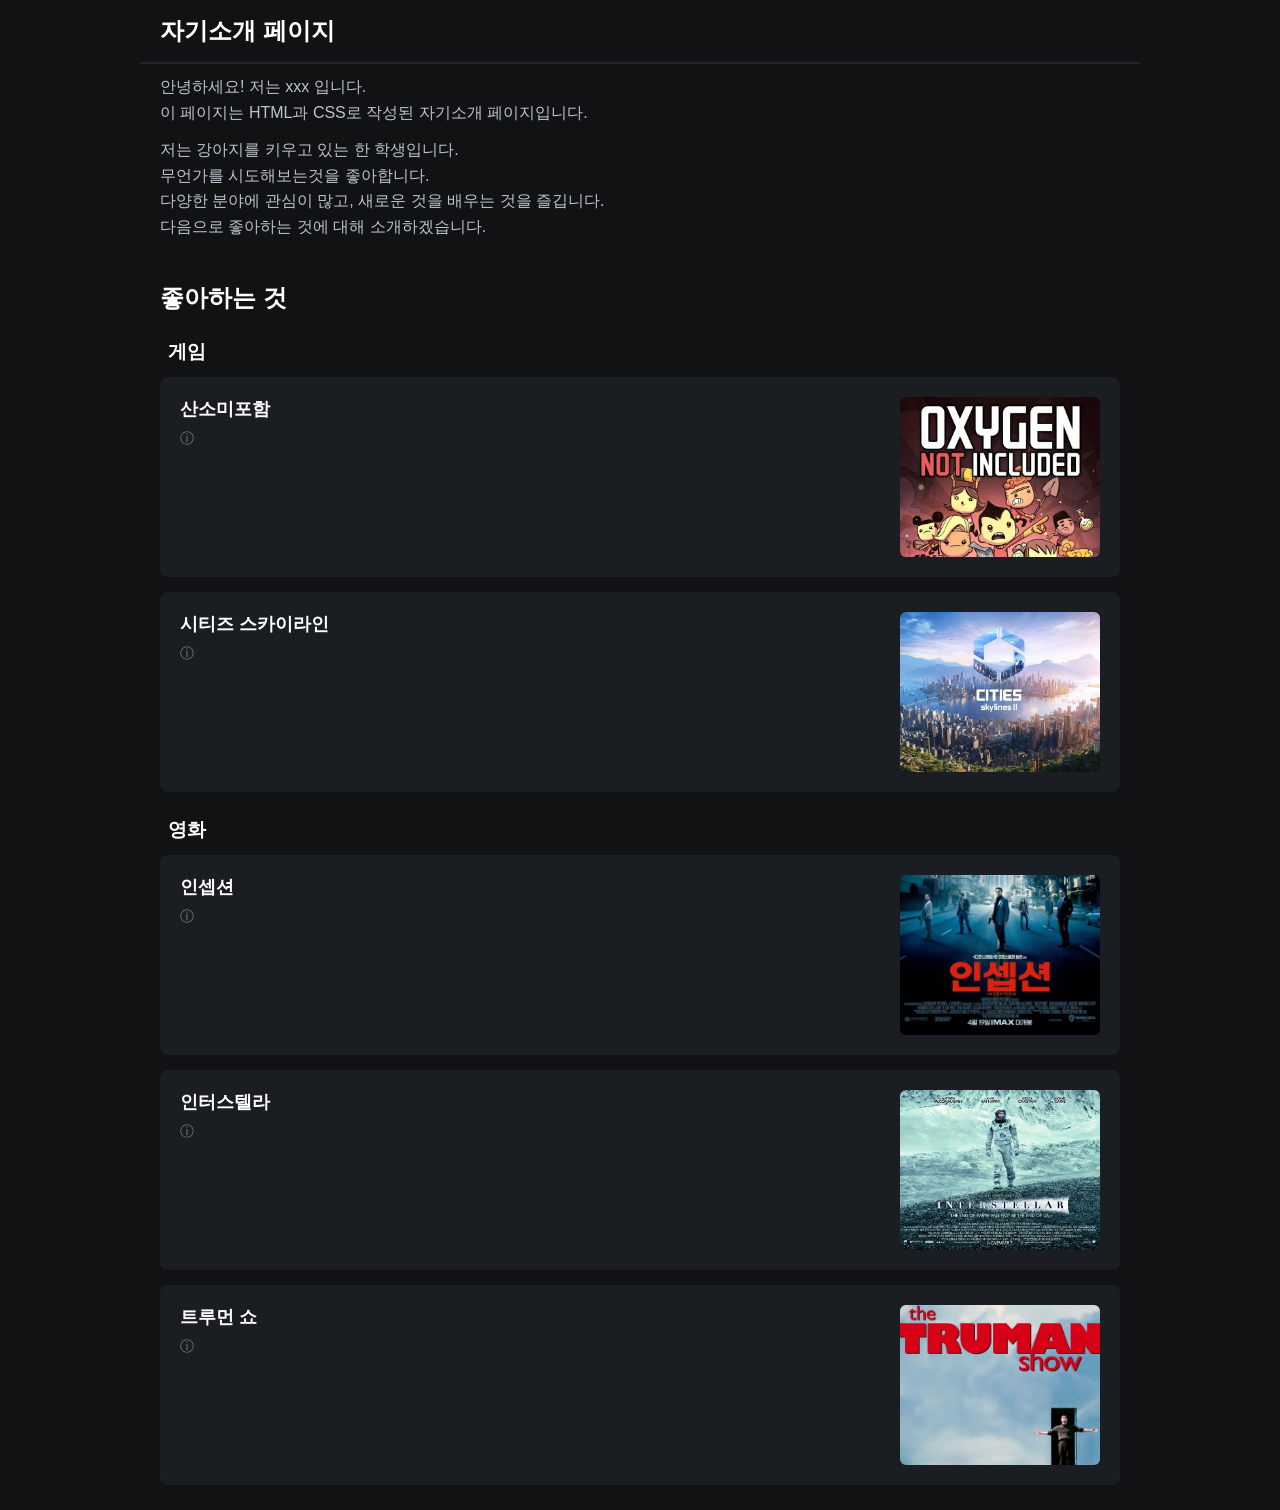
==== index.html @ 88dbf1a8 "다듬기" ====
<!DOCTYPE html>
<html lang="ko">

<head>
    <meta charset="UTF-8">
    <meta name="viewport" content="width=device-width, initial-scale=1.0">
    <title>자기소개 페이지</title>
    <meta name="description" content="자기소개 페이지">
    <link rel="stylesheet" href="test.css">
</head>

<body>
    <header class="header">
        <h1>자기소개 페이지</h1>
    </header>

    <div class="content">
        <p>안녕하세요! 저는 xxx 입니다.<br>
        이 페이지는 HTML과 CSS로 작성된 자기소개 페이지입니다.</p>

        <p>저는 강아지를 키우고 있는 한 학생입니다.<br>
        무언가를 시도해보는것을 좋아합니다.<br>
        다양한 분야에 관심이 많고, 새로운 것을 배우는 것을 즐깁니다.<br>
        다음으로 좋아하는 것에 대해 소개하겠습니다.</p>
    </div>

    <div class="content2">
        <h2>좋아하는 것</h2>
        
        <section class="category">
            <h3>게임</h3>
            <ul>
                <li class="item-container" tabindex="0">
                    <div class="text-content">
                        <strong>산소미포함</strong>
                        <div class="interactive-area">
                            <span class="more-icon">ⓘ</span>
                            <div class="description-box">
                                <p>Klei Entertainment에서 개발한 생존 시뮬레이션 게임입니다.<br>플레이어는 외계 행성에서 생존하기 위해 자원을 확보, 관리하며 기지를 건설해야 합니다.<br>독특한 그래픽 스타일, 특이한 조작 방식과 깊이 있는 게임 플레이에 빠지게 되었습니다.</p>
                            </div>
                        </div>
                    </div>
                    <img src="oxygen-not-included.jpg" alt="산소미포함" class="item-image" width="220" height="140">
                </li>

                <li class="item-container" tabindex="0">
                    <div class="text-content">
                        <strong>시티즈 스카이라인</strong>
                        <div class="interactive-area">
                            <span class="more-icon">ⓘ</span>
                            <div class="description-box">
                                <p>Colossal Order에서 개발한 도시 건설 및 관리 시뮬레이션 게임입니다.<br>플레이어는 도시의 계획, 건설 및 관리를 담당하며,<br>시민들의 요구를 충족시키기 위해 노력해야 합니다.<br>나만의 도시를 자유롭게 디자인하고 키워나갈 수 있는 자율성이 매력적으로 느껴졌습니다.</p>
                            </div>
                        </div>
                    </div>
                    <img src="cities-skylines.jpg" alt="시티즈 스카이라인" class="item-image" width="220" height="140" loading="lazy">
                </li>
            </ul>
        </section>

        <section class="category">
            <h3>영화</h3>
            <ul>
                <li class="item-container" tabindex="0">
                    <div class="text-content">
                        <strong>인셉션</strong>
                        <div class="interactive-area">
                            <span class="more-icon">ⓘ</span>
                            <div class="description-box">
                                <p>2010년에 개봉한 크리스토퍼 놀란 감독의 대표적인 영화 중 하나입니다.<br>타인의 꿈속에 침투해 정보를 추출하거나<br>새로운 생각을 심는다는 독창적인 설정이 인상적이며,<br>참신한 주제와 뛰어난 연출이 돋보입니다.</p>
                            </div>
                        </div>
                    </div>
                    <img src="inception.jpg" alt="인셉션" class="item-image" width="220" height="140" loading="lazy">
                </li>

                <li class="item-container" tabindex="0">
                    <div class="text-content">
                        <strong>인터스텔라</strong>
                        <div class="interactive-area">
                            <span class="more-icon">ⓘ</span>
                            <div class="description-box">
                                <p>2014년에 개봉한 크리스토퍼 놀란 감독의 대표적인 영화 중 하나입니다.<br>식량 부족과 기후 변화로 멸망해가는 인류를 구하기 위해<br>우주로 떠나는 탐험가들의 이야기를 그렸습니다.<br>압도적인 과학적 고증과 사실적인 우주 묘사, 웅장한 음악이 인상적입니다.</p>
                            </div>
                        </div>
                    </div>
                    <img src="interstellar.jpg" alt="인터스텔라" class="item-image" width="220" height="140" loading="lazy">
                </li>

                <li class="item-container" tabindex="0">
                    <div class="text-content">
                        <strong>트루먼 쇼</strong>
                        <div class="interactive-area">
                            <span class="more-icon">ⓘ</span>
                            <div class="description-box">
                                <p>1998년에 개봉한 피터 위어 감독의 대표적인 영화 중 하나입니다.<br>주인공 트루먼이 자신의 삶이 TV 쇼라는 사실을 알게 되면서 벌어지는 이야기입니다.<br>압도적인 연출과 뛰어난 연기력과 깊은 여운을 남겨 스스로에게 질문하게 만드는 작품입니다.</p>
                            </div>
                        </div>
                    </div>
                    <img src="trumanshow.jpg" alt="트루먼 쇼" class="item-image" width="220" height="140" loading="lazy">
                </li>
            </ul>
        </section>
    </div>
</body>

</html>
---- test.css ----
:root {
    --bg-main: #101214;
    --bg-card: #1a1d21;
    --border-color: #232629;
    --text-primary: #ffffff;
    --text-muted: #bbc3cb;

    --gap-lg: 20px;
    --gap-md: 12px;
}

*, *::before, *::after {
    box-sizing: border-box;
}

body {
    background-color: var(--bg-main);
    color: var(--text-primary);
    font-family: sans-serif;
    margin: 0 auto;
    max-width: 1000px;
}

.header {
    padding: 10px var(--gap-lg);
    border-bottom: 2px solid var(--border-color);
}

.header h1 {
    font-size: 24px;
    margin: 5px 0;
}

.content,
.content2 {
    padding: 10px var(--gap-lg);
}

.content p,
.content2 p {
    color: var(--text-muted);
    line-height: 1.6;
    margin-top: 0;
    margin-bottom: var(--gap-md);
    word-break: keep-all;
}

.content2 h2 {
    margin: 10px 0 var(--gap-lg) 0;
}

.content2 ul {
    list-style: none;
    padding: 0;
    margin: 0;
}

.category h3 {
    padding-left: 8px;
    margin-top: 25px;
    margin-bottom: var(--gap-md);
}

.item-container {
    display: flex;
    justify-content: space-between;
    align-items: flex-start;
    gap: var(--gap-lg);
    padding: var(--gap-lg);
    margin-bottom: 15px;
    background-color: var(--bg-card);
    border-radius: 8px;
    transition: background-color 0.3s ease, transform 0.3s ease, box-shadow 0.3s ease;
    cursor: pointer;
}

.item-container:hover {
    background-color: #22262b;
    transform: translateY(-2px);
    box-shadow: 0 4px 12px rgba(0, 0, 0, 0.3);
}

.item-container:focus-visible {
    outline: 2px solid var(--text-primary);
    outline-offset: 2px;
}

.text-content {
    flex: 1;
}

.text-content strong {
    font-size: 18px;
    display: block;
    margin-bottom: 6px;
}

.interactive-area {
    position: relative;
    margin-top: 2px;
}

.more-icon {
    position: absolute;
    top: 0;
    left: 0;
    color: var(--text-muted);
    font-size: 14px;
    line-height: 1.6;
    opacity: 0.6;
    transform: translateY(0);
    transition: opacity 0.3s ease, transform 0.3s ease;
    pointer-events: none;
}

.description-box {
    display: grid;
    grid-template-rows: 0fr;
    opacity: 0;
    overflow: hidden;
    transform: translateY(4px);
    transition: grid-template-rows 0.4s cubic-bezier(0.4, 0, 0.2, 1),
                opacity 0.3s ease,
                transform 0.3s ease;
}

.description-box p {
    overflow: hidden;
    color: var(--text-muted);
    line-height: 1.6;
    margin: 0;
    word-break: keep-all;
}

.item-container:hover .description-box,
.item-container:focus-within .description-box {
    grid-template-rows: 1fr;
    opacity: 1;
    transform: translateY(0);
}


.item-container:hover .more-icon,
.item-container:focus-within .more-icon {
    opacity: 0;
    transform: translateY(-8px);
}


.item-image {
    width: 200px;
    height: 160px;
    object-fit: cover;
    border-radius: 6px;
    flex-shrink: 0;
    transition: transform 0.3s ease;
}

.item-container:hover .item-image {
    transform: scale(1.02);
}


@media (max-width: 640px) {
    .header,
    .content,
    .content2 {
        padding: 10px 16px;
    }

    .item-container {
        flex-direction: column;
    }

    .item-image {
    width: 100%;
    height: auto; 
    }
}
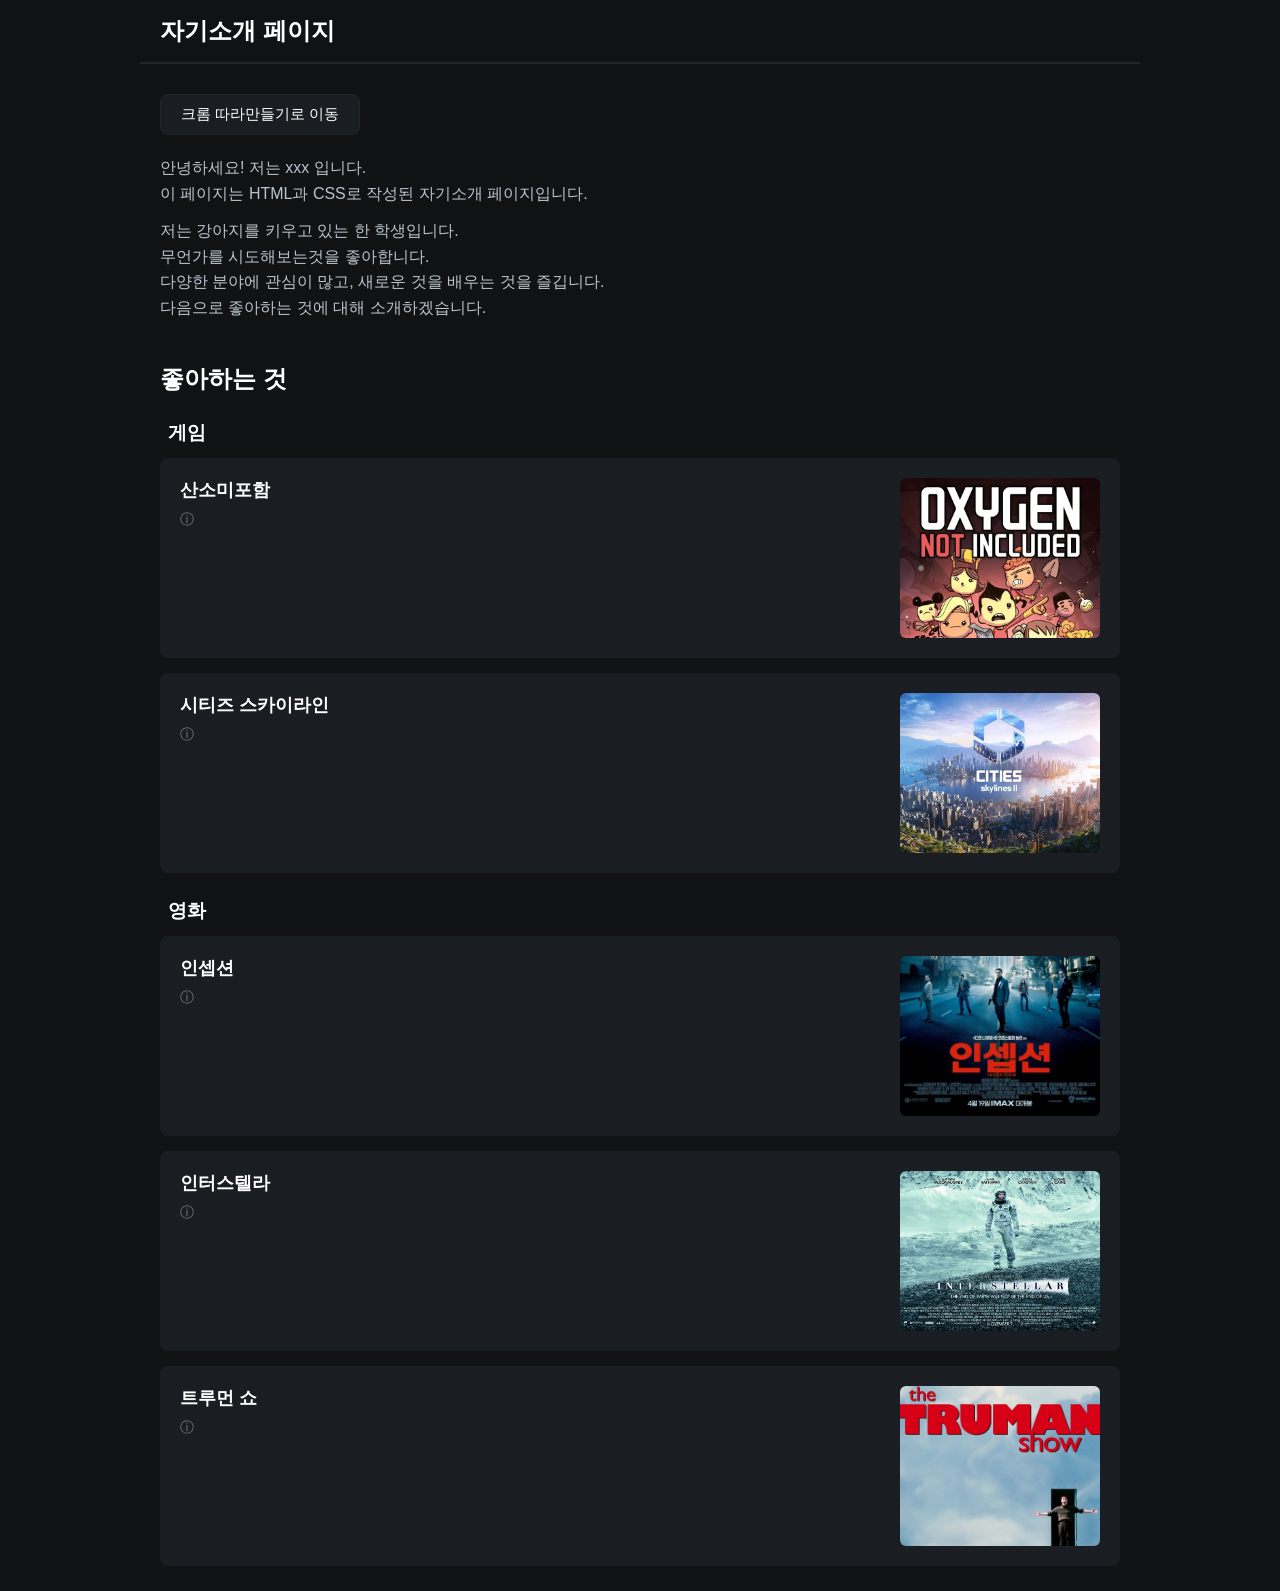
==== commit c816de88: "크롬 따라만들기기" ====
--- a/index.html
+++ b/index.html
@@ -13,8 +13,9 @@
     <header class="header">
         <h1>자기소개 페이지</h1>
     </header>
+    <div class="content">
+        <button type="button" class="site-button" onclick="location.href='index2.html'">크롬 따라만들기로 이동</button>
 
-    <div class="content">
         <p>안녕하세요! 저는 xxx 입니다.<br>
         이 페이지는 HTML과 CSS로 작성된 자기소개 페이지입니다.</p>
 
--- a/test.css
+++ b/test.css
@@ -132,6 +132,30 @@
     word-break: keep-all;
 }
 
+.site-button {
+    display: inline-block;
+    margin: var(--gap-lg) 0;
+    padding: 10px 20px;
+    background-color: var(--bg-card);
+    color: var(--text-primary);
+    border: 1px solid var(--border-color);
+    border-radius: 8px;
+    font-size: 15px;
+    cursor: pointer;
+    transition: background-color 0.3s ease, transform 0.3s ease, box-shadow 0.3s ease;
+}
+
+.site-button:hover {
+    background-color: #22262b;
+    transform: translateY(-2px);
+    box-shadow: 0 4px 12px rgba(0, 0, 0, 0.3);
+}
+
+.site-button:focus-visible {
+    outline: 2px solid var(--text-primary);
+    outline-offset: 2px;
+}
+
 .item-container:hover .description-box,
 .item-container:focus-within .description-box {
     grid-template-rows: 1fr;
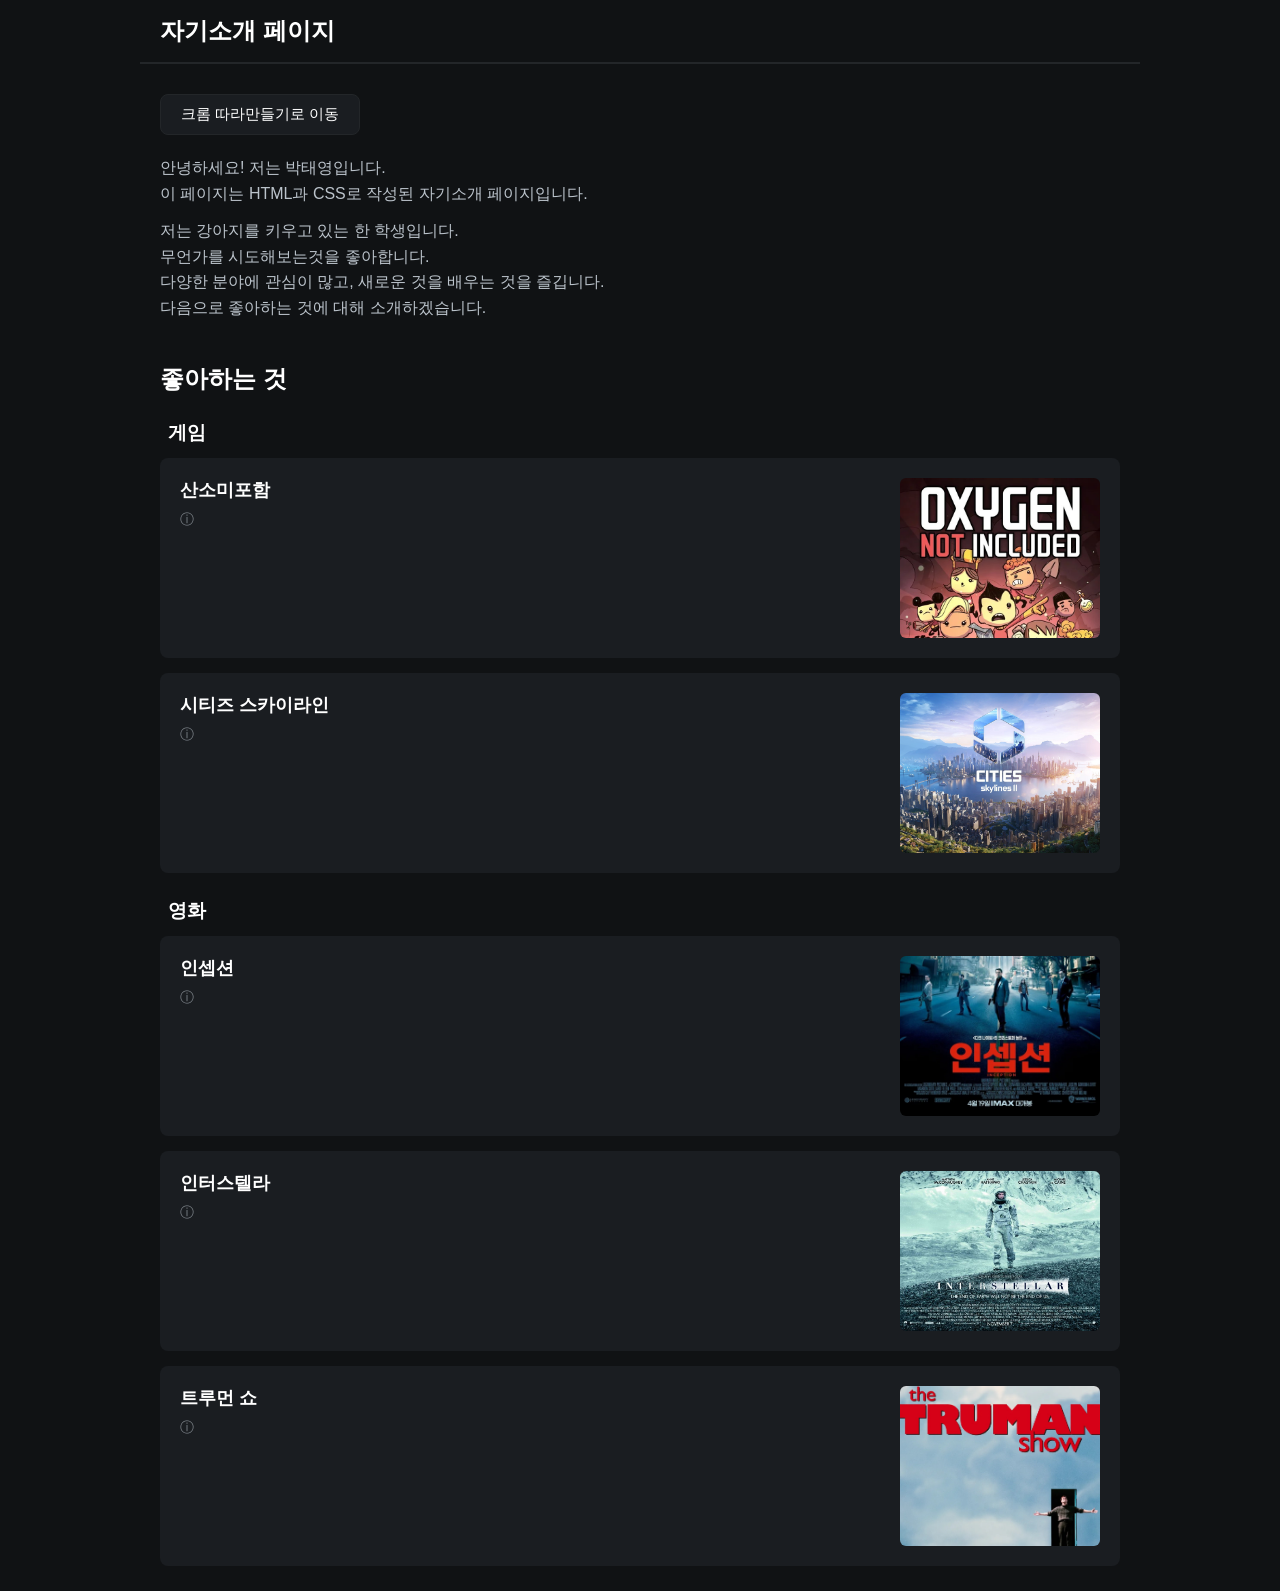
==== commit b09a5f97: "이름 넣는거 깜빡해서 넣음. 마지막 수정" ====
--- a/index.html
+++ b/index.html
@@ -16,7 +16,7 @@
     <div class="content">
         <button type="button" class="site-button" onclick="location.href='index2.html'">크롬 따라만들기로 이동</button>
 
-        <p>안녕하세요! 저는 xxx 입니다.<br>
+        <p>안녕하세요! 저는 박태영입니다.<br>
         이 페이지는 HTML과 CSS로 작성된 자기소개 페이지입니다.</p>
 
         <p>저는 강아지를 키우고 있는 한 학생입니다.<br>
--- a/test.css
+++ b/test.css
@@ -182,22 +182,4 @@
 
 .item-container:hover .item-image {
     transform: scale(1.02);
-}
-
-
-@media (max-width: 640px) {
-    .header,
-    .content,
-    .content2 {
-        padding: 10px 16px;
-    }
-
-    .item-container {
-        flex-direction: column;
-    }
-
-    .item-image {
-    width: 100%;
-    height: auto; 
-    }
-}
+}
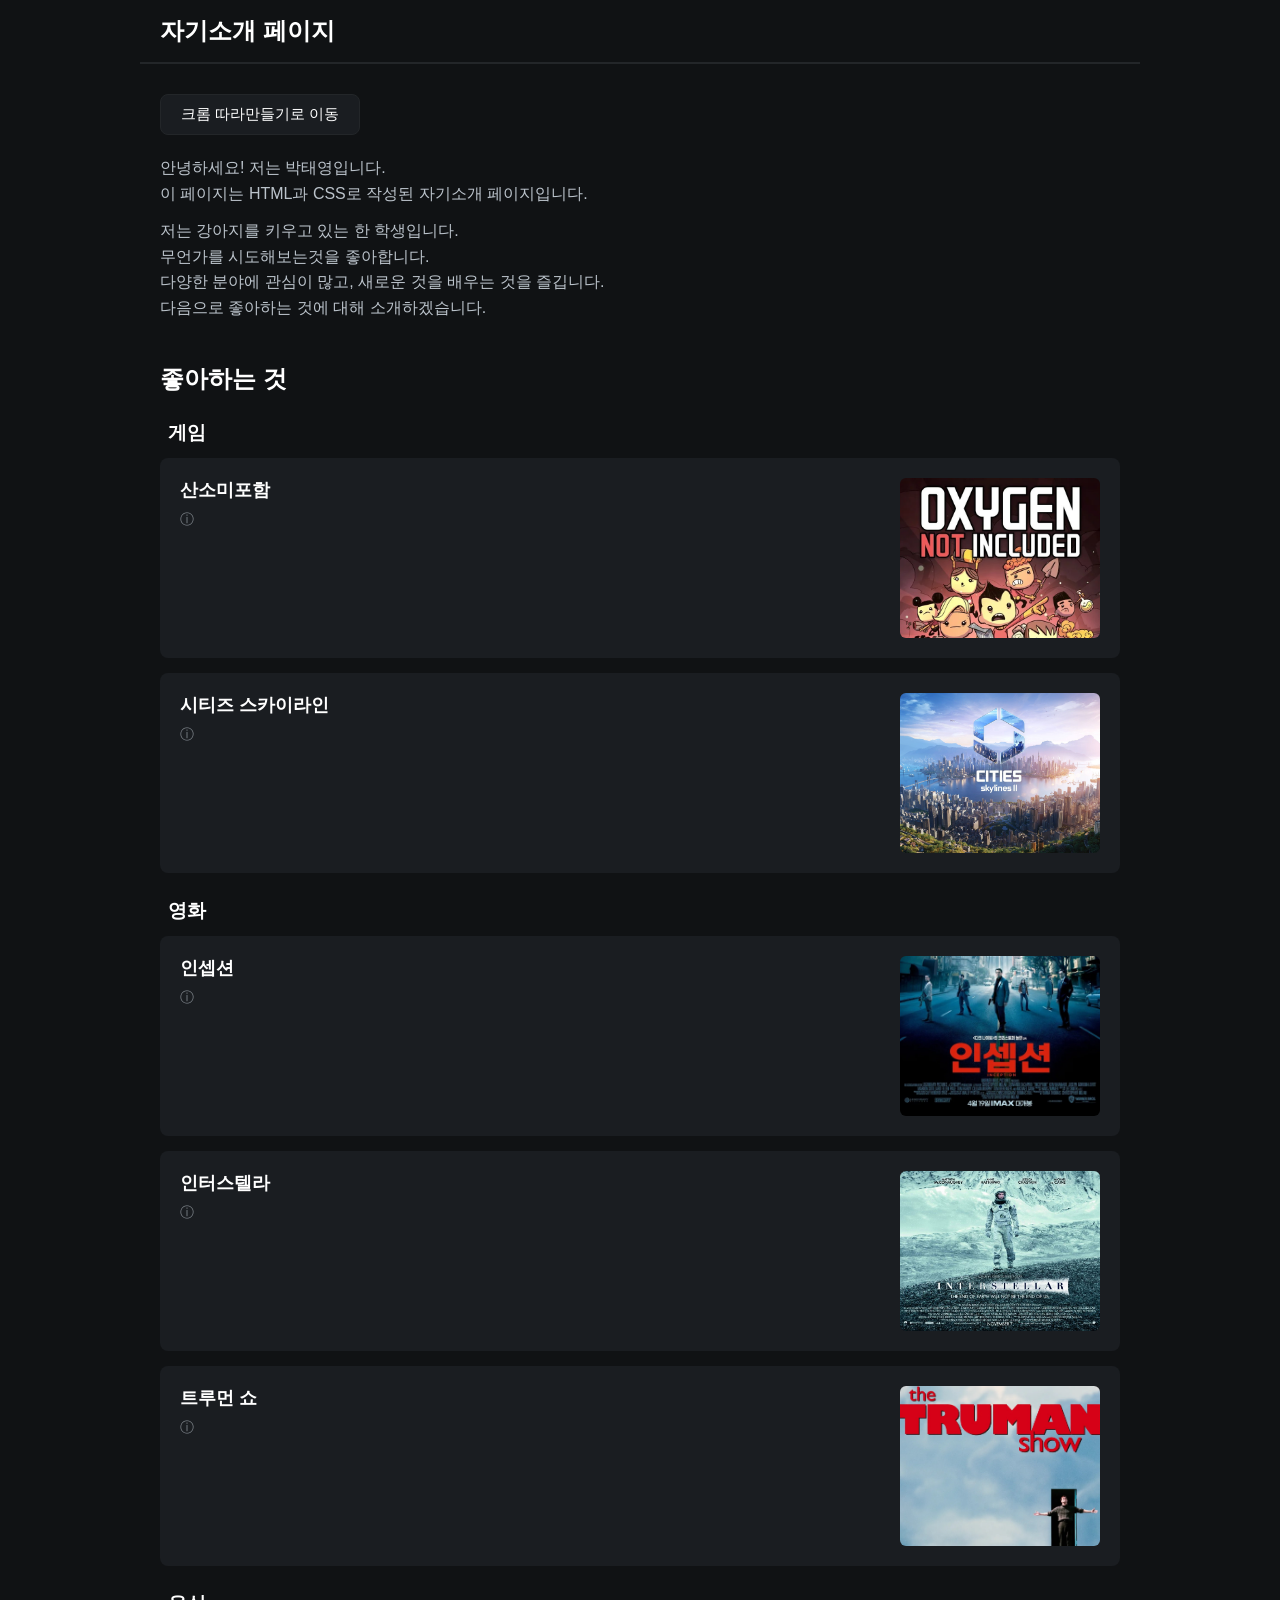
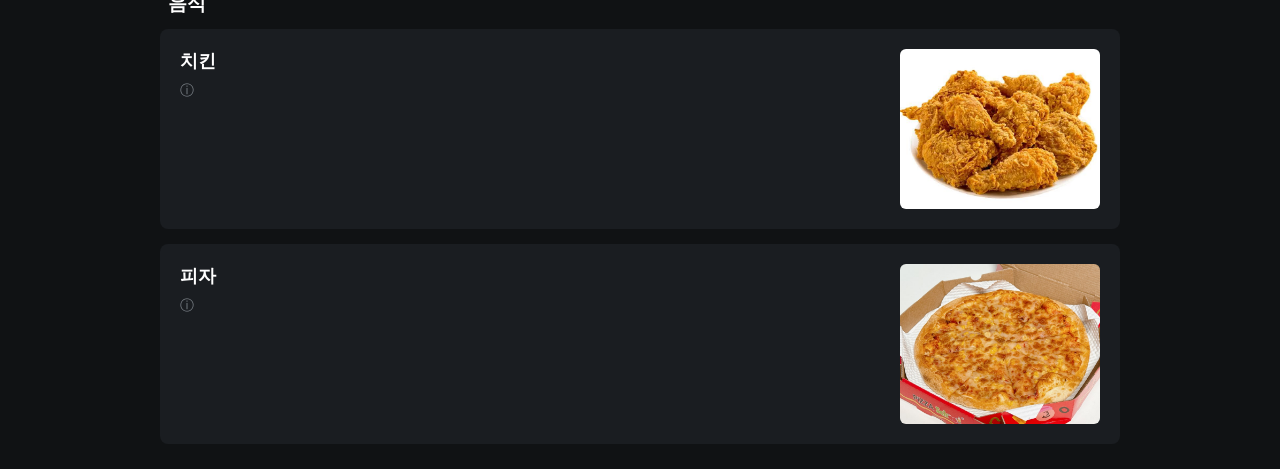
==== commit d0b2c98e: "자기소개 내용 추가(진행중), 모바일 화면에서 잘 보이도록 수정2" ====
--- a/index.html
+++ b/index.html
@@ -102,6 +102,36 @@
                 </li>
             </ul>
         </section>
+        <section class="category">
+            <h3>음식</h3>
+            <ul>
+                <li class="item-container" tabindex="0">
+                    <div class="text-content">
+                        <strong>치킨</strong>
+                        <div class="interactive-area">
+                            <span class="more-icon">ⓘ</span>
+                            <div class="description-box">
+                                <p>한국에서 가장 인기 있는 음식 중 하나입니다.<br>다양한 양념과 조리법으로 즐길 수 있으며,<br>바삭한 튀김과 풍부한 맛이 매력적입니다.</p>
+                            </div>
+                        </div>
+                    </div>
+                    <img src="chicken.jpg" alt="치킨" class="item-image" width="220" height="140" loading="lazy">
+                </li>
+
+                <li class="item-container" tabindex="0">
+                    <div class="text-content">
+                        <strong>피자</strong>
+                        <div class="interactive-area">
+                            <span class="more-icon">ⓘ</span>
+                            <div class="description-box">
+                                <p>이탈리아에서 유래한 음식으로, 전 세계적으로 사랑받고 있습니다.<br>다양한 토핑과 치즈의 조합으로 즐길 수 있으며,<br>간편하게 먹을 수 있는 점이 매력적입니다.</p>
+                            </div>
+                        </div>
+                    </div>
+                    <img src="pizza.jpg" alt="피자" class="item-image" width="220" height="140" loading="lazy">
+                </li>
+            </ul>
+        </section>
     </div>
 </body>
 
--- a/test.css
+++ b/test.css
@@ -182,4 +182,37 @@
 
 .item-container:hover .item-image {
     transform: scale(1.02);
+}
+
+@media (max-width: 1000px) {
+
+    body {
+        padding: 0 10px;
+    }
+
+    .header, .content, .content2 {
+        padding: 10px;
+    }
+
+    .item-container {
+        flex-direction: column-reverse;
+        align-items: stretch;
+        gap: 15px;
+        padding: 16px;
+    }
+
+    .item-image {
+        width: 100%;
+        height: auto;
+        aspect-ratio: 4 / 3;
+        object-fit: cover;
+    }
+
+    .text-content strong {
+        font-size: 17px;
+    }
+
+    .description-box p {
+        font-size: 14px;
+    }
 }
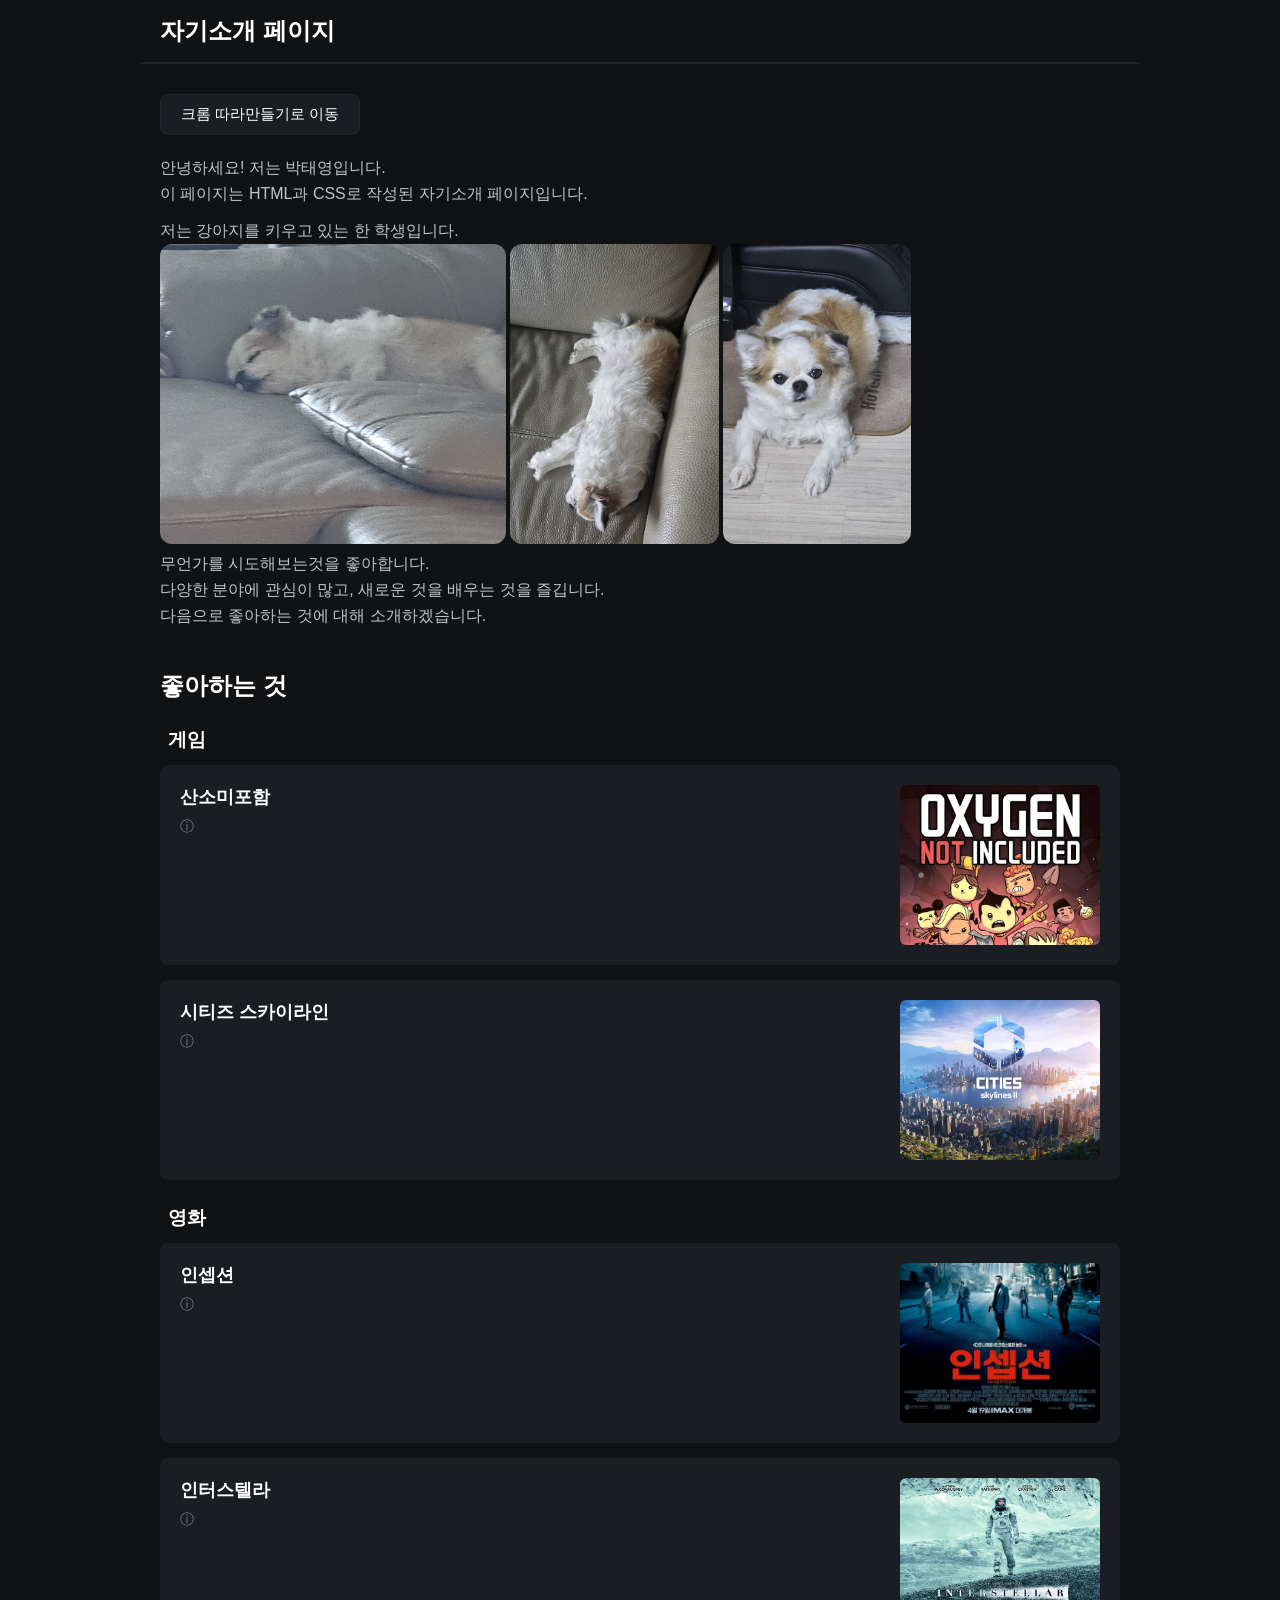
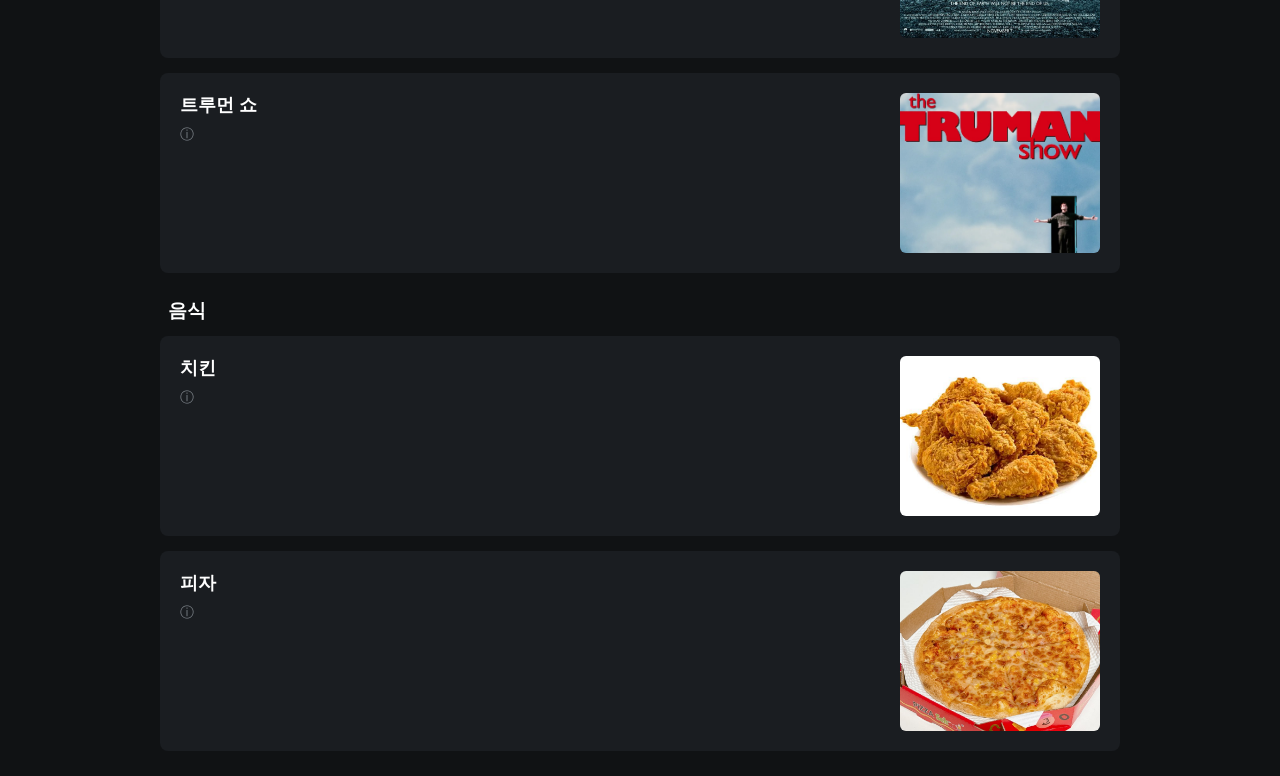
==== commit 9c92cc34: "사진 추가" ====
--- a/index.html
+++ b/index.html
@@ -20,6 +20,9 @@
         이 페이지는 HTML과 CSS로 작성된 자기소개 페이지입니다.</p>
 
         <p>저는 강아지를 키우고 있는 한 학생입니다.<br>
+        <img class="dog" src="sleepingdog.jpg" alt="잠자는 강아지">
+        <img class="dog" src="lyingdog.jpg" alt="등으로 벽을 걷는 강아지">
+        <img class="dog" src="blehdog.jpg" alt="혀 내민 강아지"><br>
         무언가를 시도해보는것을 좋아합니다.<br>
         다양한 분야에 관심이 많고, 새로운 것을 배우는 것을 즐깁니다.<br>
         다음으로 좋아하는 것에 대해 소개하겠습니다.</p>
@@ -111,7 +114,7 @@
                         <div class="interactive-area">
                             <span class="more-icon">ⓘ</span>
                             <div class="description-box">
-                                <p>한국에서 가장 인기 있는 음식 중 하나입니다.<br>다양한 양념과 조리법으로 즐길 수 있으며,<br>바삭한 튀김과 풍부한 맛이 매력적입니다.</p>
+                                <p>19세기 미국 남부에서 유래한 음식으로, 전 세계적으로 사랑받고 있습니다.<br>다양한 양념과 조리법으로 즐길 수 있으며,<br>바삭한 튀김과 풍부한 맛이 매력적입니다.</p>
                             </div>
                         </div>
                     </div>
@@ -133,6 +136,7 @@
             </ul>
         </section>
     </div>
+
 </body>
 
 </html>
--- a/test.css
+++ b/test.css
@@ -29,6 +29,12 @@
 .header h1 {
     font-size: 24px;
     margin: 5px 0;
+}
+
+.dog {
+    width: auto;
+    height: 300px;
+    border-radius: 12px;
 }
 
 .content,
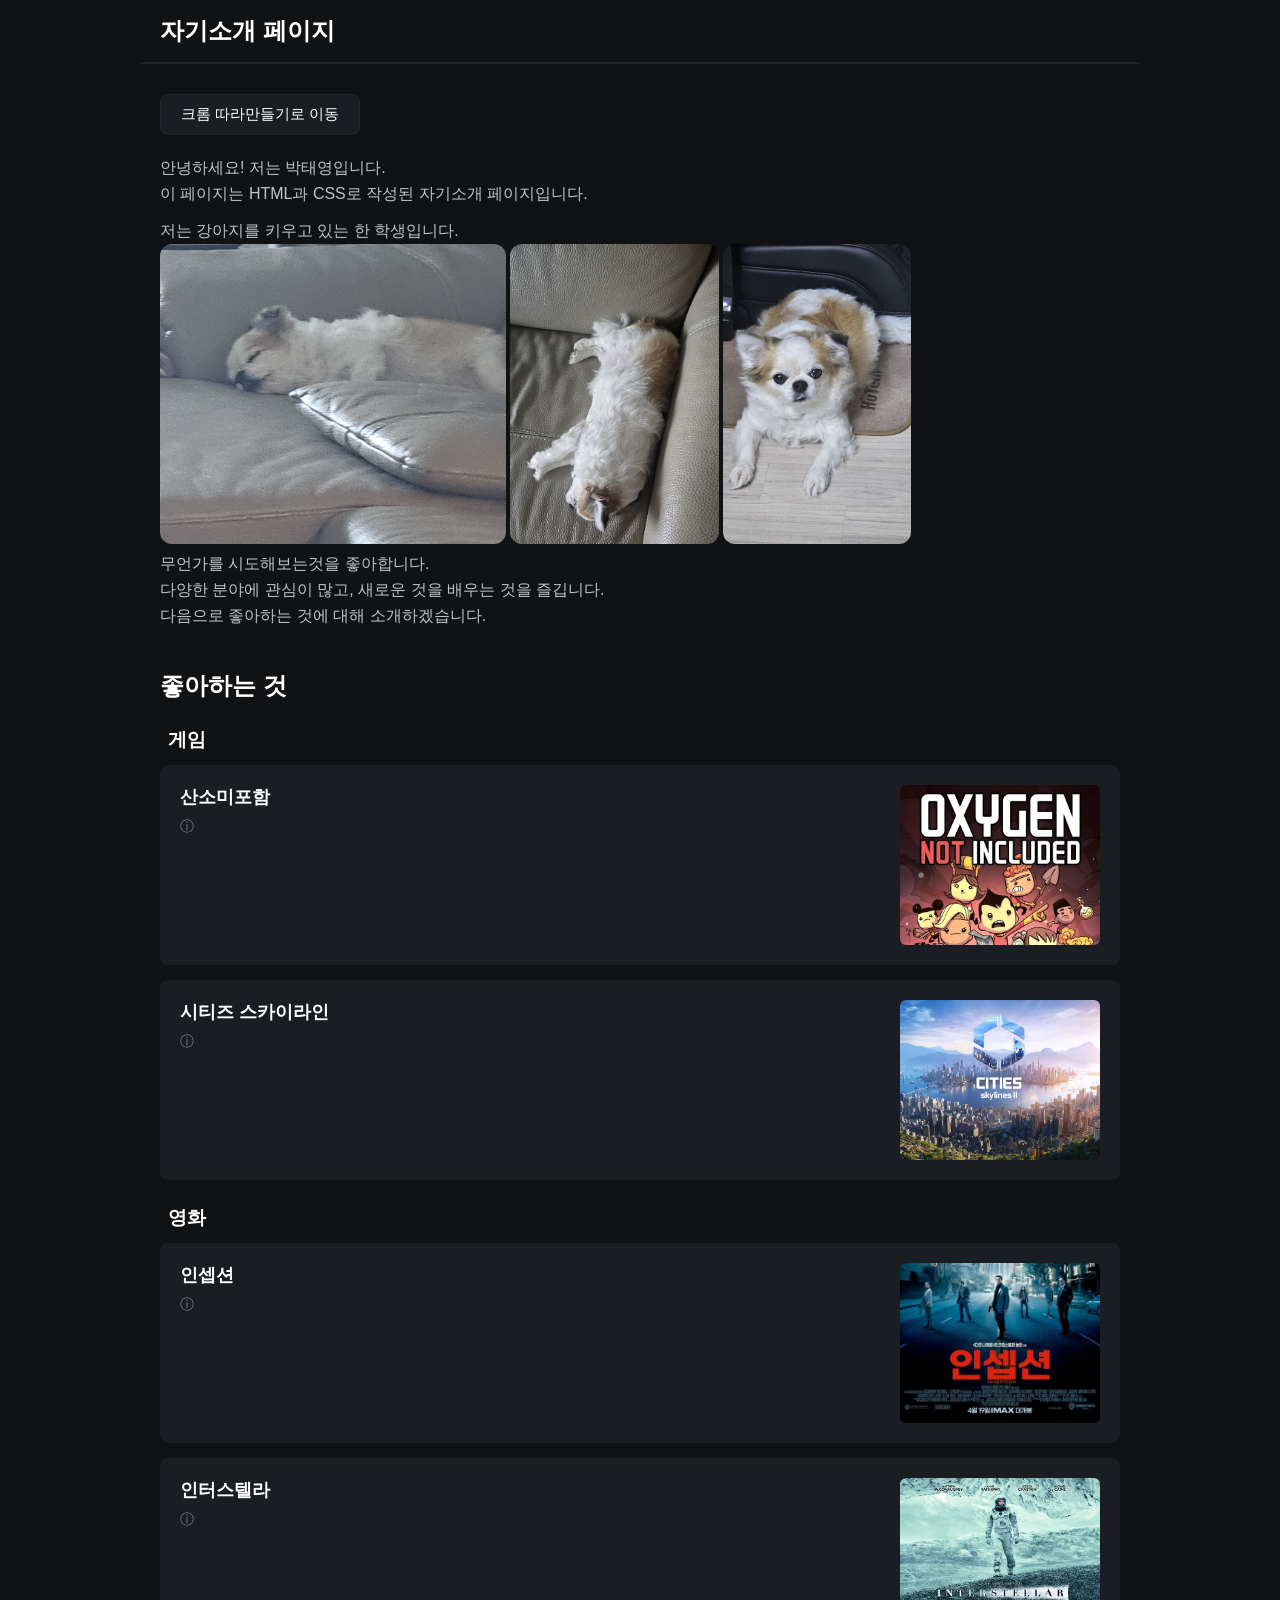
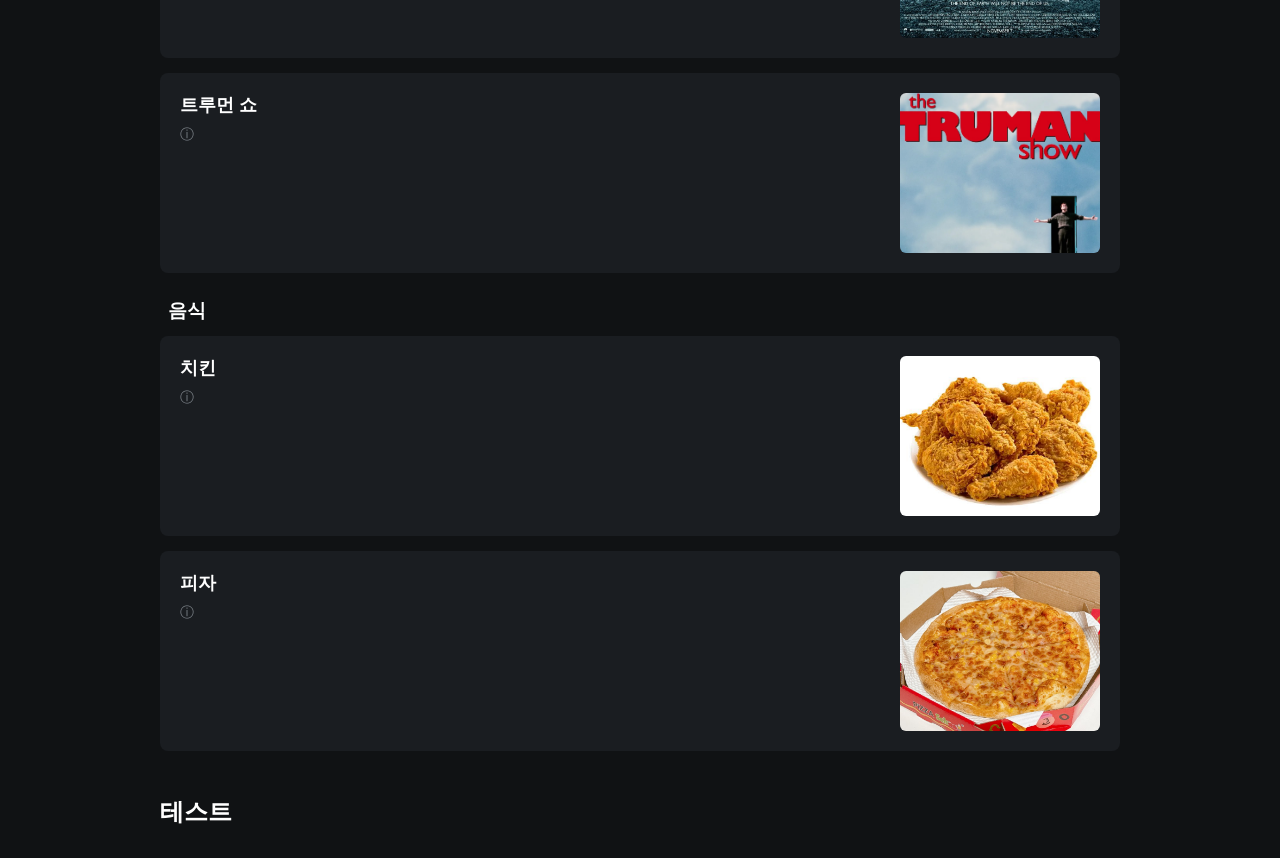
==== commit 2c9a84fc: "크롬 아이콘 svg로 변경" ====
--- a/index.html
+++ b/index.html
@@ -136,7 +136,12 @@
             </ul>
         </section>
     </div>
+    
+    <div class="content3">
+        <h2>테스트</h2>
 
+        
+    </div>
 </body>
 
 </html>
--- a/test.css
+++ b/test.css
@@ -38,12 +38,14 @@
 }
 
 .content,
-.content2 {
+.content2,
+.content3 {
     padding: 10px var(--gap-lg);
 }
 
 .content p,
-.content2 p {
+.content2 p,
+.content3 p {
     color: var(--text-muted);
     line-height: 1.6;
     margin-top: 0;
@@ -51,7 +53,8 @@
     word-break: keep-all;
 }
 
-.content2 h2 {
+.content2 h2,
+.content3 h2 {
     margin: 10px 0 var(--gap-lg) 0;
 }
 
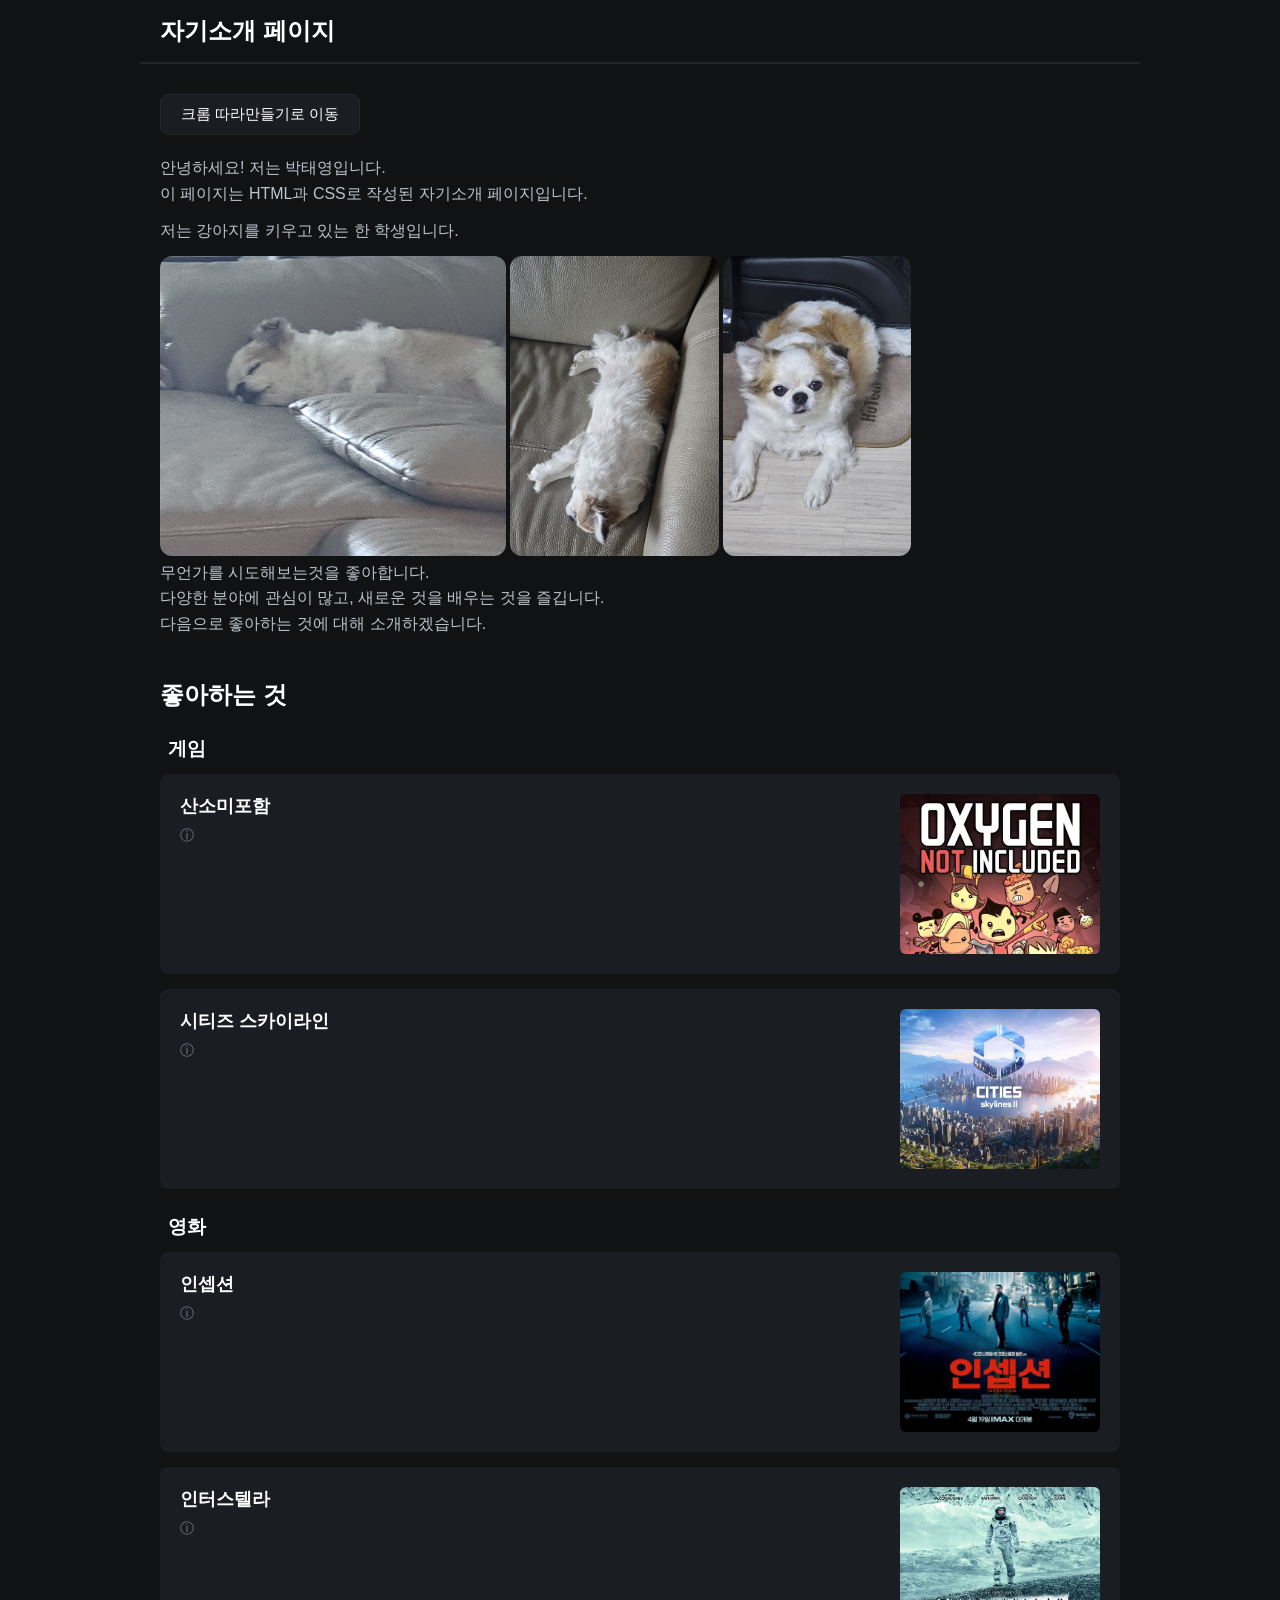
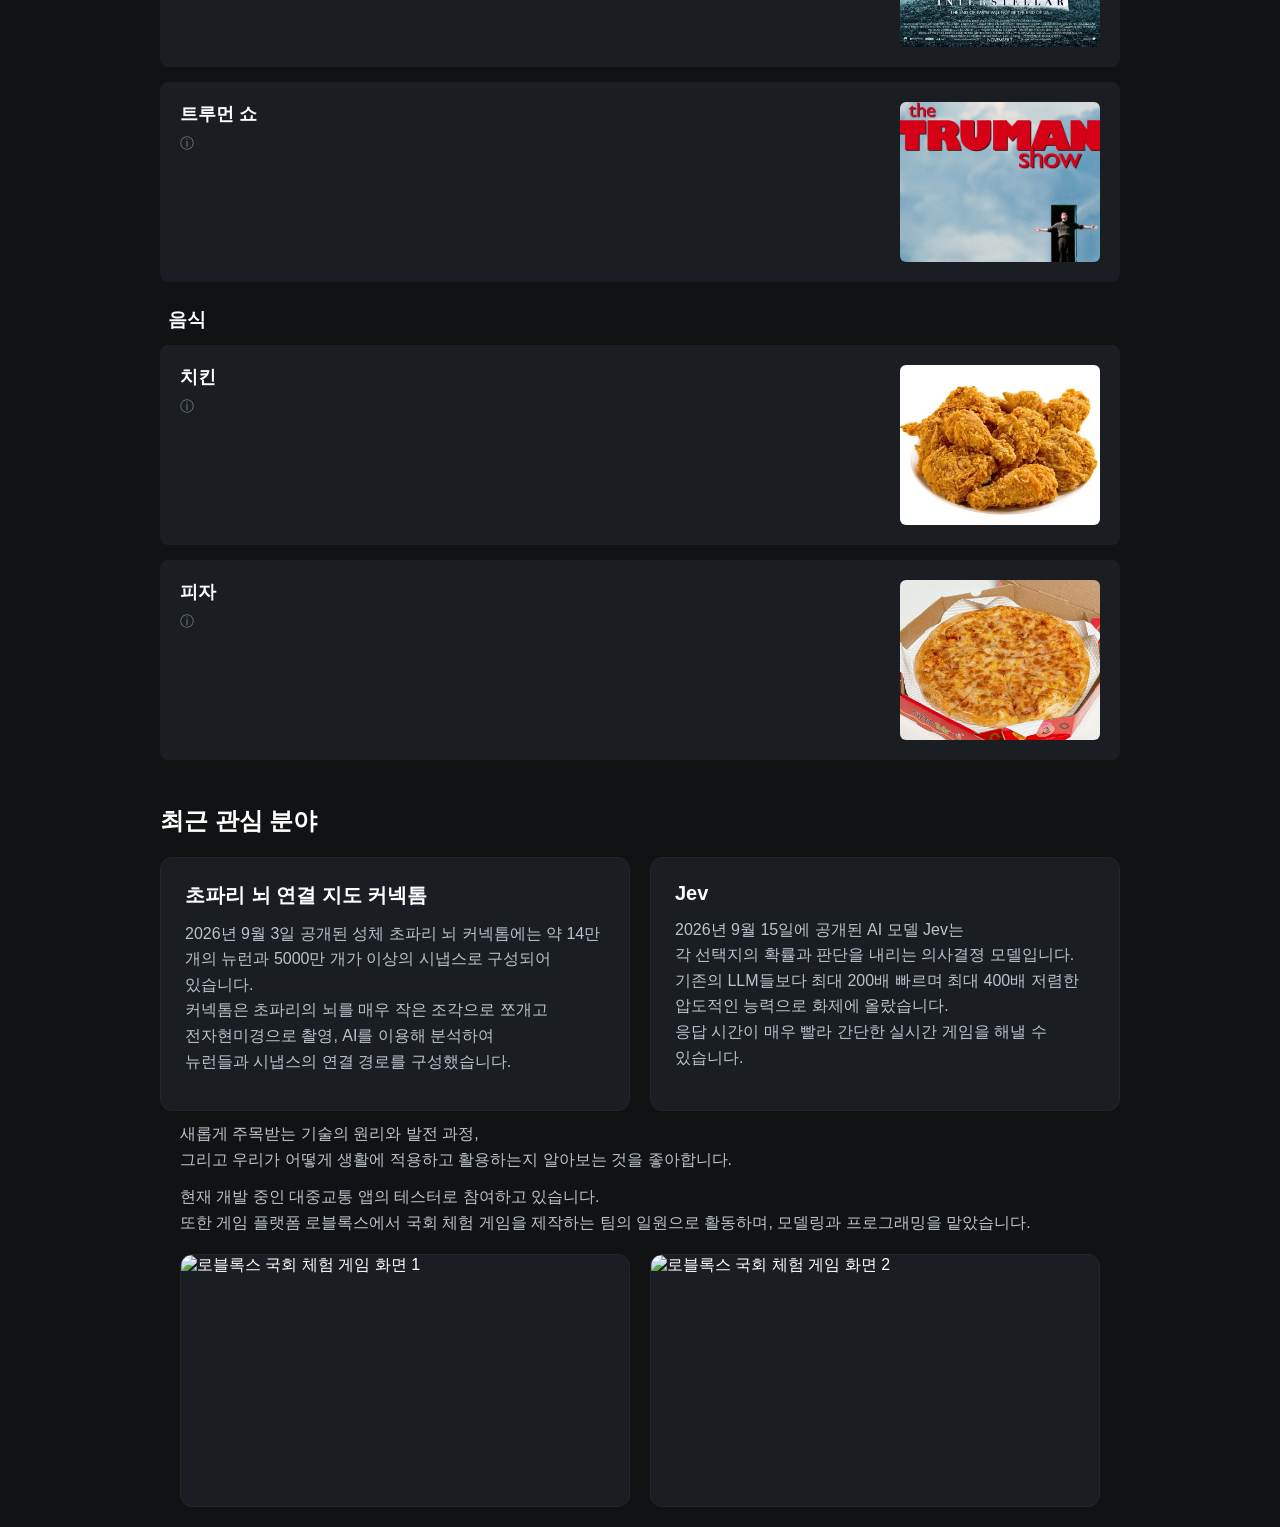
==== commit d93764cd: "자기소개 페이지 내용 추가가" ====
--- a/index.html
+++ b/index.html
@@ -19,11 +19,11 @@
         <p>안녕하세요! 저는 박태영입니다.<br>
         이 페이지는 HTML과 CSS로 작성된 자기소개 페이지입니다.</p>
 
-        <p>저는 강아지를 키우고 있는 한 학생입니다.<br>
+        <p>저는 강아지를 키우고 있는 한 학생입니다.</p>
         <img class="dog" src="sleepingdog.jpg" alt="잠자는 강아지">
         <img class="dog" src="lyingdog.jpg" alt="등으로 벽을 걷는 강아지">
-        <img class="dog" src="blehdog.jpg" alt="혀 내민 강아지"><br>
-        무언가를 시도해보는것을 좋아합니다.<br>
+        <img class="dog" src="blehdog.jpg" alt="혀 내민 강아지">
+        <p>무언가를 시도해보는것을 좋아합니다.<br>
         다양한 분야에 관심이 많고, 새로운 것을 배우는 것을 즐깁니다.<br>
         다음으로 좋아하는 것에 대해 소개하겠습니다.</p>
     </div>
@@ -138,10 +138,44 @@
     </div>
     
     <div class="content3">
-        <h2>테스트</h2>
+    <h2>최근 관심 분야</h2>
 
-        
+    <div class="interest-grid">
+        <article class="interest-card">
+            <h3>초파리 뇌 연결 지도 커넥톰</h3>
+            <p>
+                2026년 9월 3일 공개된 성체 초파리 뇌 커넥톰에는 약 14만 개의 뉴런과 5000만 개가 이상의 시냅스로 구성되어 있습니다.<br>
+                커넥톰은 초파리의 뇌를 매우 작은 조각으로 쪼개고 전자현미경으로 촬영, AI를 이용해 분석하여<br>
+                뉴런들과 시냅스의 연결 경로를 구성했습니다.
+            </p>
+        </article>
+
+        <article class="interest-card">
+            <h3>Jev</h3>
+            <p>
+                2026년 9월 15일에 공개된 AI 모델 Jev는<br>
+                각 선택지의 확률과 판단을 내리는 의사결졍 모델입니다.<br>
+                기존의 LLM들보다 최대 200배 빠르며 최대 400배 저렴한 압도적인 능력으로 화제에 올랐습니다.<br>
+                응답 시간이 매우 빨라 간단한 실시간 게임을 해낼 수 있습니다. 
+            </p>
+        </article>
     </div>
+
+    <div class="content">
+        <p>
+            새롭게 주목받는 기술의 원리와 발전 과정,<br>
+            그리고 우리가 어떻게 생활에 적용하고 활용하는지 알아보는 것을 좋아합니다.
+        </p>
+        <p>
+            현재 개발 중인 대중교통 앱의 테스터로 참여하고 있습니다.<br>
+            또한 게임 플랫폼 로블록스에서 국회 체험 게임을 제작하는 팀의 일원으로 활동하며, 모델링과 프로그래밍을 맡았습니다.
+        </p>
+        <div class="project-gallery">
+            <img src="국회.png" alt="로블록스 국회 체험 게임 화면 1">
+            <img src="국회2.png" alt="로블록스 국회 체험 게임 화면 2">
+        </div>
+    </div>
+</div>
 </body>
 
 </html>
--- a/test.css
+++ b/test.css
@@ -107,6 +107,7 @@
 .interactive-area {
     position: relative;
     margin-top: 2px;
+    min-height: 24px;
 }
 
 .more-icon {
@@ -193,6 +194,73 @@
     transform: scale(1.02);
 }
 
+.interest-grid {
+    display: grid;
+    grid-template-columns: repeat(2, minmax(0, 1fr));
+    gap: var(--gap-lg);
+}
+
+.interest-card {
+    display: flex;
+    flex-direction: column;
+    padding: 24px;
+    min-height: 240px;
+    background-color: var(--bg-card);
+    border: 1px solid var(--border-color);
+    border-radius: 12px;
+    transition: transform 0.3s ease, box-shadow 0.3s ease;
+}
+
+.interest-card:hover {
+    transform: translateY(-3px);
+    box-shadow: 0 6px 16px rgba(0, 0, 0, 0.3);
+}
+
+
+.interest-card h3 {
+    font-size: 20px;
+    margin: 0 0 12px;
+}
+
+.interest-card a {
+    align-self: flex-start;
+    margin-top: auto;
+    padding-top: 20px;
+    color: var(--text-primary);
+    text-decoration: none;
+}
+
+.interest-card a:hover {
+    text-decoration: underline;
+}
+
+.project-gallery {
+    display: grid;
+    grid-template-columns: repeat(2, minmax(0, 1fr));
+    gap: var(--gap-lg);
+    margin-top: 18px;
+}
+
+.project-gallery img {
+    display: block;
+    width: 100%;
+    aspect-ratio: 16 / 9;
+    background-color: var(--bg-card);
+    border: 1px solid var(--border-color);
+    border-radius: 12px;
+    object-fit: cover;
+}
+
+@media (max-width: 650px) {
+    .interest-grid {
+        grid-template-columns: 1fr;
+    }
+
+        .project-gallery {
+        grid-template-columns: 1fr;
+    }
+}
+
 @media (max-width: 1000px) {
 
     body {
@@ -224,4 +292,8 @@
     .description-box p {
         font-size: 14px;
     }
-}+
+        .content3 {
+        padding: 10px;
+    }
+}
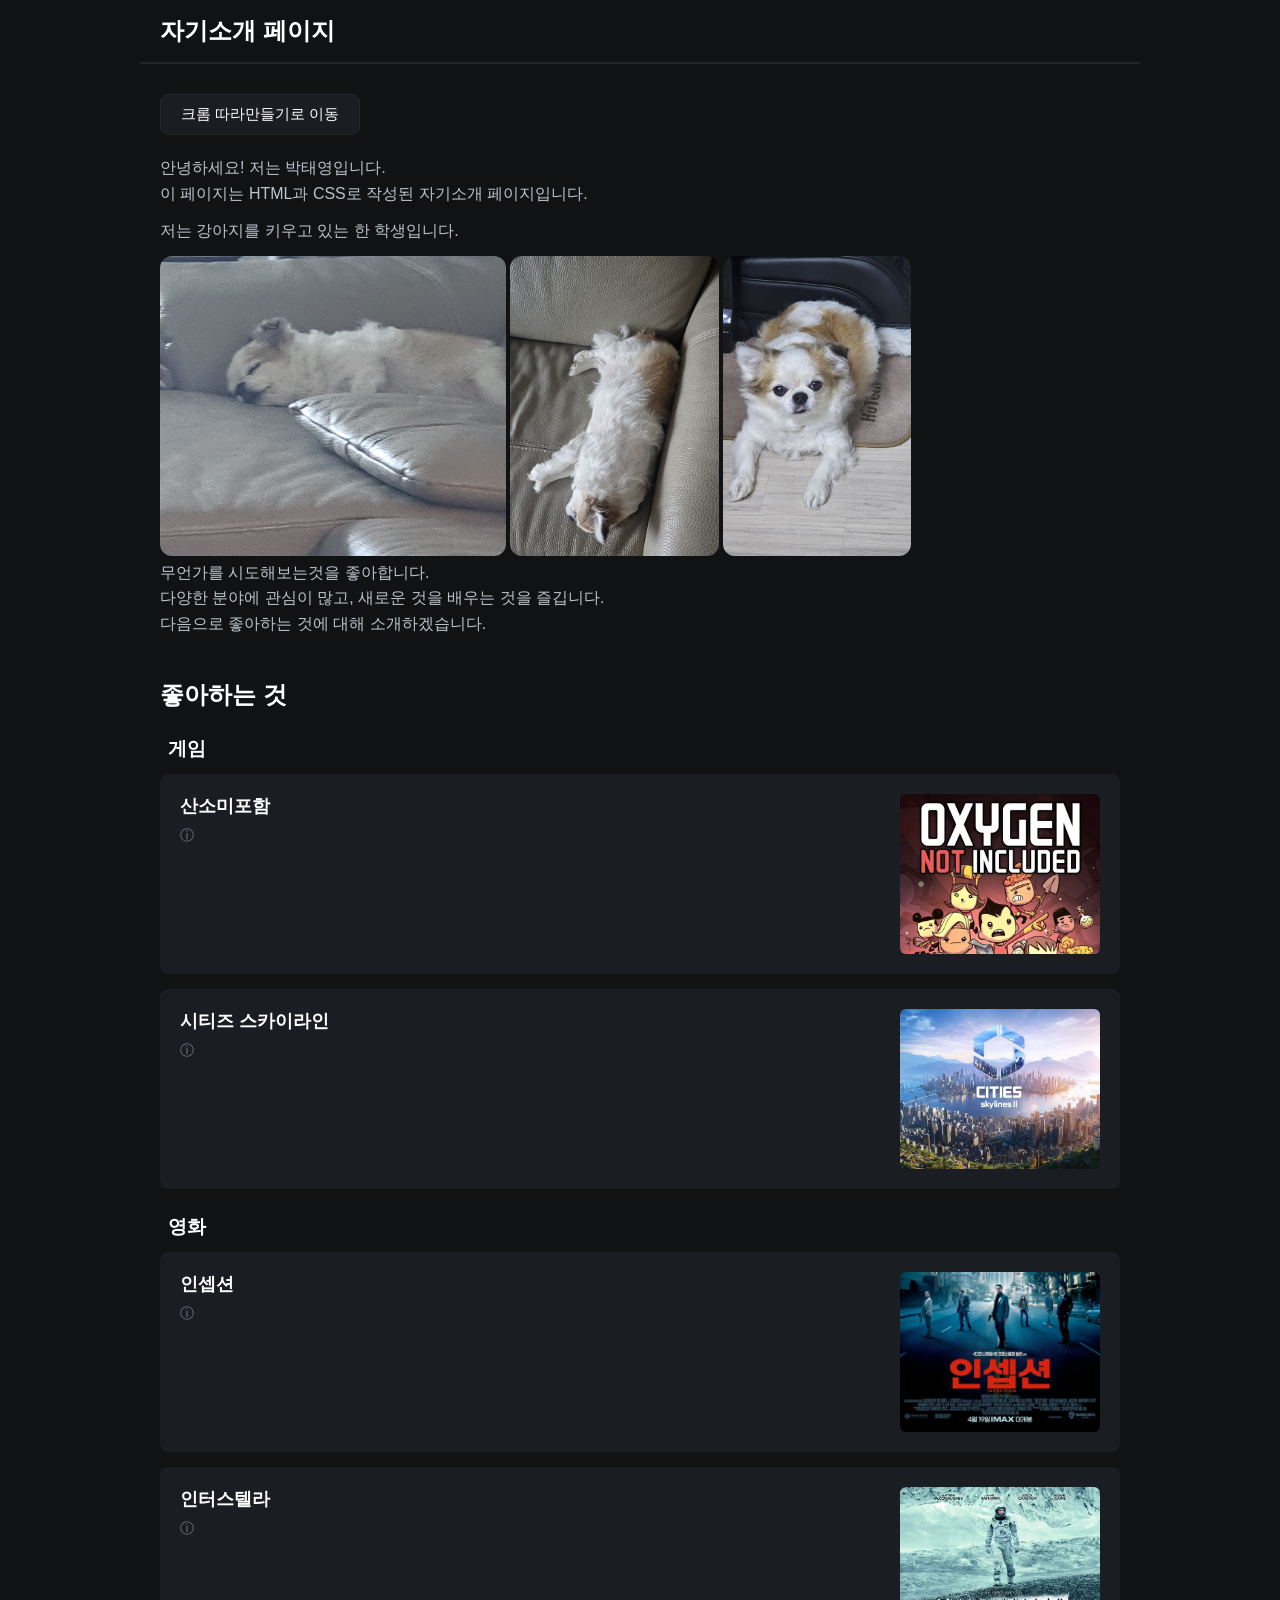
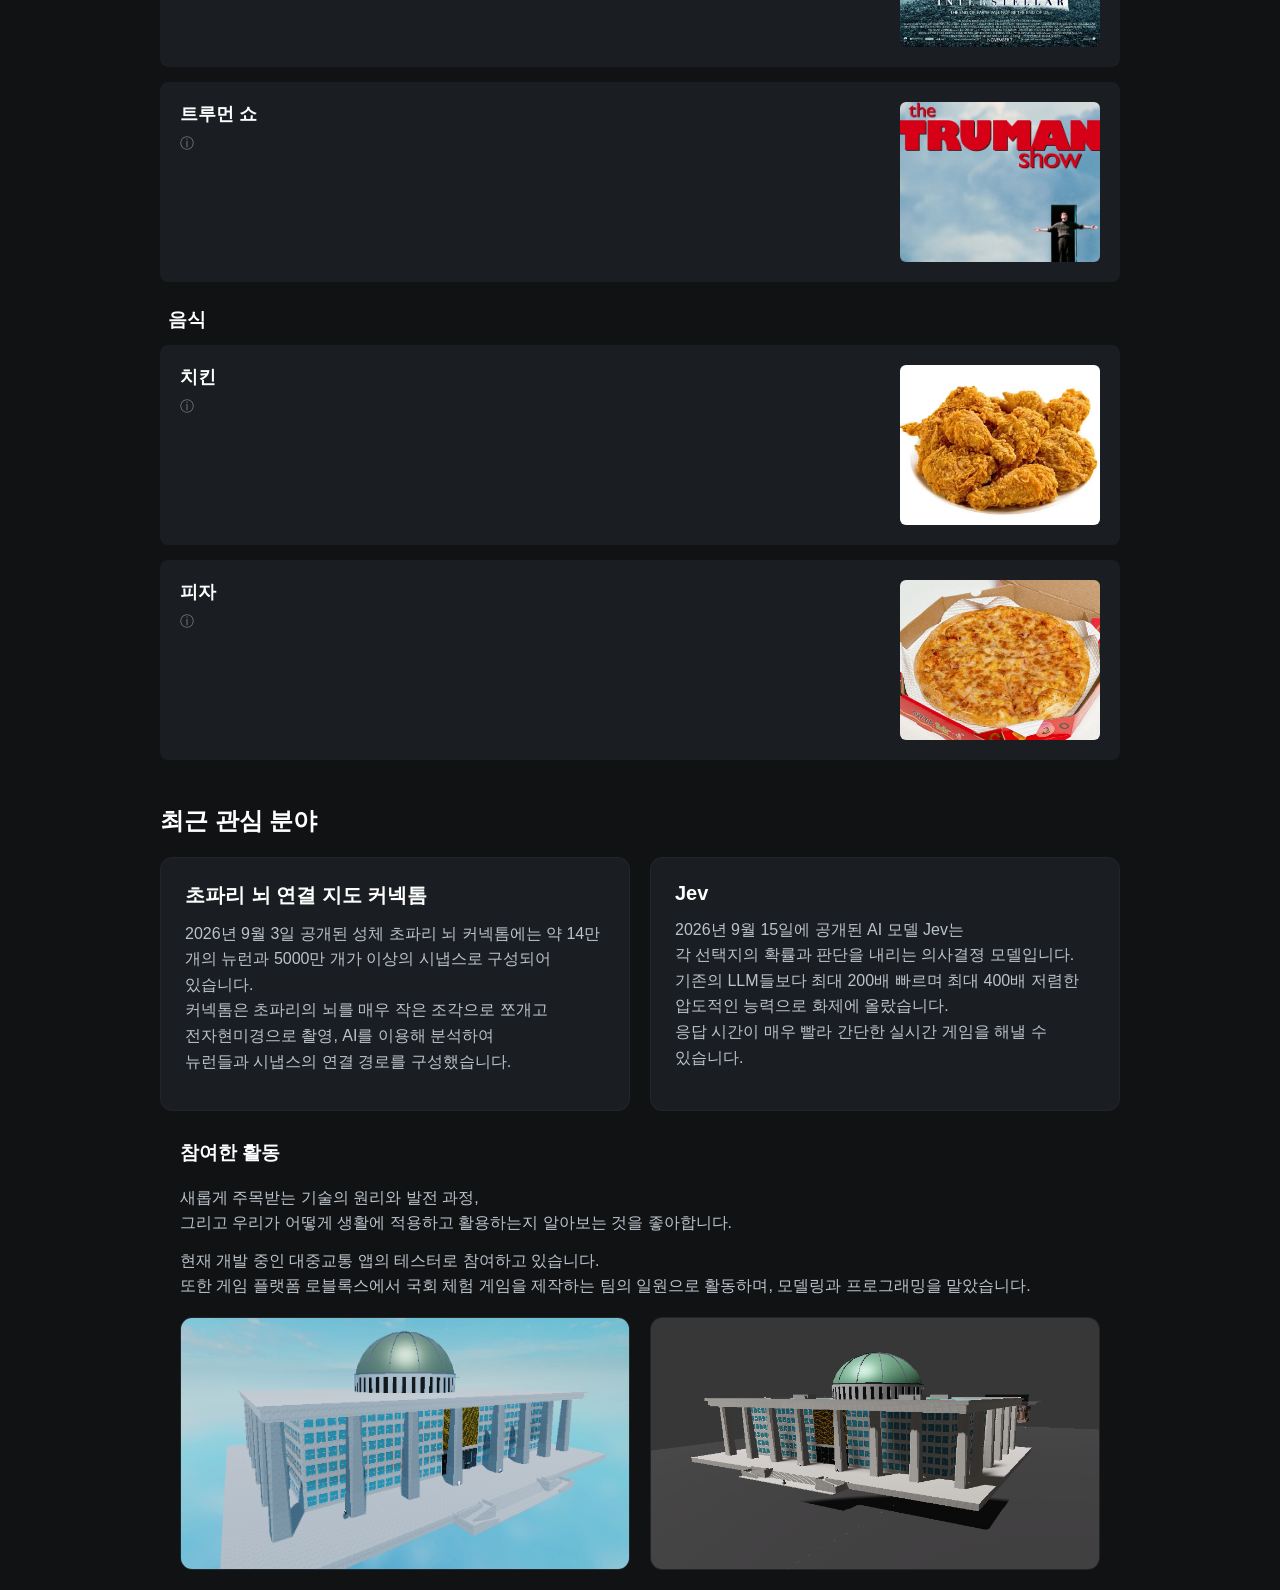
==== commit c970c64c: "자기소개 페이지 참여한 활동 소제목 추가" ====
--- a/index.html
+++ b/index.html
@@ -162,6 +162,7 @@
     </div>
 
     <div class="content">
+        <h3>참여한 활동</h3>
         <p>
             새롭게 주목받는 기술의 원리와 발전 과정,<br>
             그리고 우리가 어떻게 생활에 적용하고 활용하는지 알아보는 것을 좋아합니다.
